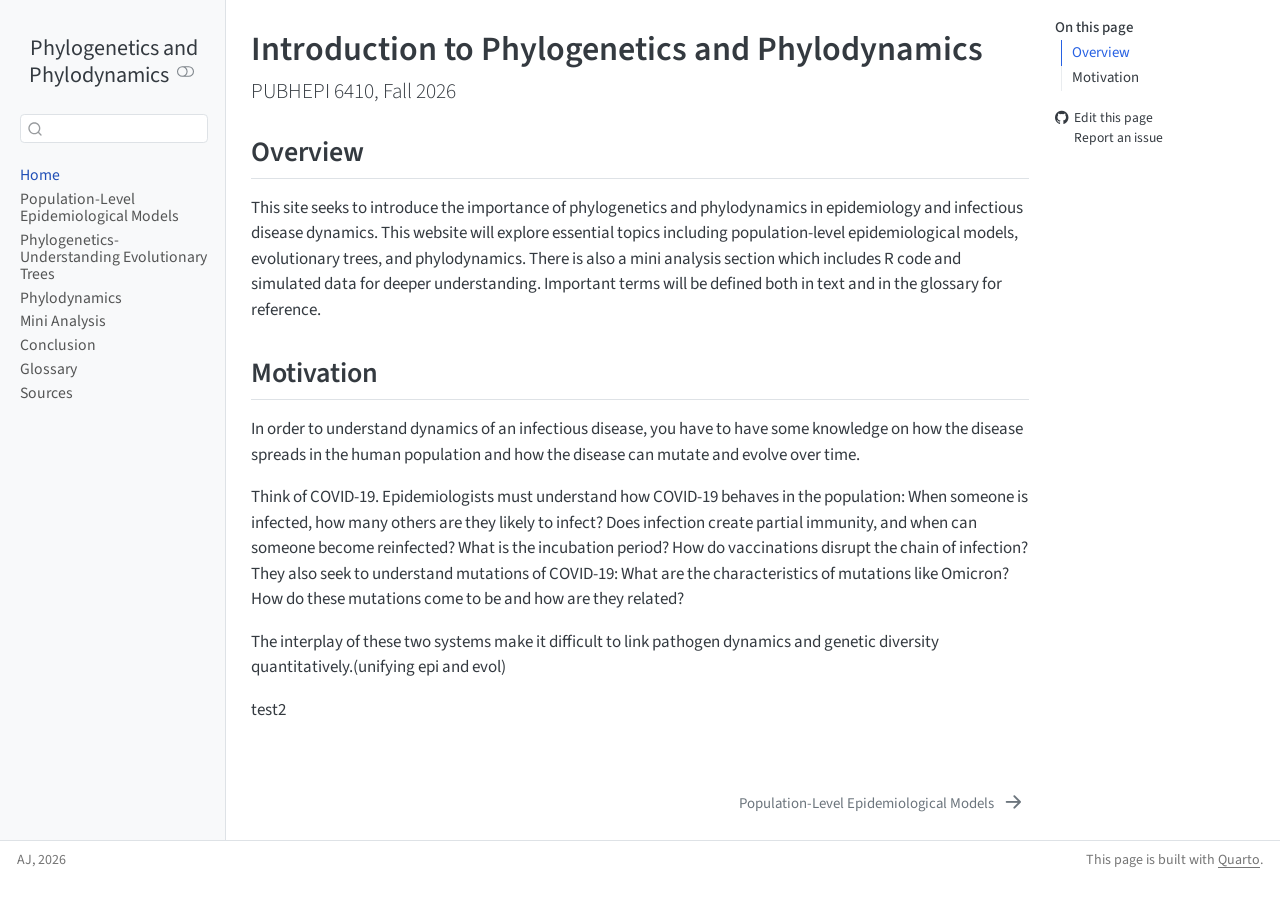
==== index.html @ 04cd5ee9 "Built site for gh-pages" ====
<!DOCTYPE html>
<html xmlns="http://www.w3.org/1999/xhtml" lang="en" xml:lang="en"><head>

<meta charset="utf-8">
<meta name="generator" content="quarto-1.11.9">

<meta name="viewport" content="width=device-width, initial-scale=1.0, user-scalable=yes">


<title>Introduction to Phylogenetics and Phylodynamics – Phylogenetics and Phylodynamics</title>
<style>
/* Default styles provided by pandoc.
** See https://pandoc.org/MANUAL.html#variables-for-html for config info.
*/
span.smallcaps{font-variant: small-caps;}
div.columns{display: flex; gap: 1.5em;}
div.column{flex: auto;}
@media screen {
div.columns{gap: min(4vw, 1.5em);}
div.column{overflow-x: auto;}
}
div.hanging-indent{margin-left: 1.5em; text-indent: -1.5em;}
ul.task-list{list-style: none;}
ul.task-list li input[type="checkbox"] {
  width: 0.8em;
  margin: 0 0.8em 0.2em -1em; /* quarto-specific, see https://github.com/quarto-dev/quarto-cli/issues/4556 */ 
  vertical-align: middle;
}
</style>


<script src="site_libs/quarto-nav/quarto-nav.js"></script>
<script src="site_libs/clipboard/clipboard.min.js"></script>
<script src="site_libs/quarto-search/autocomplete.umd.js"></script>
<script src="site_libs/quarto-search/fuse.min.js"></script>
<script src="site_libs/quarto-search/quarto-search.js"></script>
<meta name="quarto:offset" content="./">
<link href="./content/pop_level_epi.html" rel="next">
<script src="site_libs/quarto-html/quarto.js" type="module"></script>
<script src="site_libs/quarto-html/tabsets/tabsets.js" type="module"></script>
<script src="site_libs/quarto-html/scrollable-regions/scrollable-regions.js" type="module"></script>
<script src="site_libs/quarto-html/popper.min.js"></script>
<script src="site_libs/quarto-html/tippy.umd.min.js"></script>
<script src="site_libs/quarto-html/anchor.min.js"></script>
<link href="site_libs/quarto-html/tippy.css" rel="stylesheet">
<link href="site_libs/quarto-html/quarto-syntax-highlighting-63b5708e65d6cd79cd7618c58d0c21e7.css" rel="stylesheet" class="quarto-color-scheme" id="quarto-text-highlighting-styles">
<link href="site_libs/quarto-html/quarto-syntax-highlighting-dark-447e42e69aaa9833c0ba1b986f430b20.css" rel="stylesheet" class="quarto-color-scheme quarto-color-alternate" id="quarto-text-highlighting-styles">
<link href="site_libs/quarto-html/quarto-syntax-highlighting-63b5708e65d6cd79cd7618c58d0c21e7.css" rel="stylesheet" class="quarto-color-scheme-extra" id="quarto-text-highlighting-styles">
<script src="site_libs/bootstrap/bootstrap.min.js"></script>
<link href="site_libs/bootstrap/bootstrap-icons.css" rel="stylesheet">
<link href="site_libs/bootstrap/bootstrap-d74d28006278140f2dfd5d2f75fa43bd.min.css" rel="stylesheet" append-hash="true" class="quarto-color-scheme" id="quarto-bootstrap" data-mode="light">
<link href="site_libs/bootstrap/bootstrap-dark-25dd44d0515cba741b0fa4d987d60185.min.css" rel="stylesheet" append-hash="true" class="quarto-color-scheme quarto-color-alternate" id="quarto-bootstrap" data-mode="dark">
<link href="site_libs/bootstrap/bootstrap-d74d28006278140f2dfd5d2f75fa43bd.min.css" rel="stylesheet" append-hash="true" class="quarto-color-scheme-extra" id="quarto-bootstrap" data-mode="light">
<script id="quarto-search-options" type="application/json">{
  "location": "sidebar",
  "copy-button": false,
  "collapse-after": 3,
  "panel-placement": "start",
  "type": "textbox",
  "limit": 50,
  "keyboard-shortcut": [
    "f",
    "/",
    "s"
  ],
  "show-item-context": false,
  "language": {
    "search-no-results-text": "No results",
    "search-matching-documents-text": "matching documents",
    "search-copy-link-title": "Copy link to search",
    "search-hide-matches-text": "Hide additional matches",
    "search-more-match-text": "more match in this document",
    "search-more-matches-text": "more matches in this document",
    "search-clear-button-title": "Clear",
    "search-text-placeholder": "",
    "search-detached-cancel-button-title": "Cancel",
    "search-submit-button-title": "Submit",
    "search-label": "Search"
  }
}</script>


</head>

<body class="nav-sidebar docked quarto-light"><a id="quarto-skip-link" class="visually-hidden-focusable" href="#quarto-document-content">Skip to main content</a><script id="quarto-html-before-body" type="application/javascript">
    const toggleBodyColorMode = (bsSheetEl) => {
      const mode = bsSheetEl.getAttribute("data-mode");
      const bodyEl = window.document.querySelector("body");
      if (mode === "dark") {
        bodyEl.classList.add("quarto-dark");
        bodyEl.classList.remove("quarto-light");
      } else {
        bodyEl.classList.add("quarto-light");
        bodyEl.classList.remove("quarto-dark");
      }
    }
    const toggleBodyColorPrimary = () => {
      const bsSheetEl = window.document.querySelector("link#quarto-bootstrap:not([rel=disabled-stylesheet])");
      if (bsSheetEl) {
        toggleBodyColorMode(bsSheetEl);
      }
    }
    const setColorSchemeToggle = (alternate) => {
      const toggles = window.document.querySelectorAll('.quarto-color-scheme-toggle');
      for (let i=0; i < toggles.length; i++) {
        const toggle = toggles[i];
        if (toggle) {
          toggle.setAttribute("aria-checked", alternate ? "true" : "false");
          if (alternate) {
            toggle.classList.add("alternate");
          } else {
            toggle.classList.remove("alternate");
          }
        }
      }
    };
    const toggleColorMode = (alternate) => {
      // Switch the stylesheets
      const primaryStylesheets = window.document.querySelectorAll('link.quarto-color-scheme:not(.quarto-color-alternate)');
      const alternateStylesheets = window.document.querySelectorAll('link.quarto-color-scheme.quarto-color-alternate');
      manageTransitions('#quarto-margin-sidebar .nav-link', false);
      if (alternate) {
        // note: dark is layered on light, we don't disable primary!
        enableStylesheet(alternateStylesheets);
        for (const sheetNode of alternateStylesheets) {
          if (sheetNode.id === "quarto-bootstrap") {
            toggleBodyColorMode(sheetNode);
          }
        }
      } else {
        disableStylesheet(alternateStylesheets);
        enableStylesheet(primaryStylesheets)
        toggleBodyColorPrimary();
      }
      manageTransitions('#quarto-margin-sidebar .nav-link', true);
      // Switch the toggles
      setColorSchemeToggle(alternate)
    }
    // Hack to workaround the fact that safari doesn't
    // properly recolor the scrollbar when toggling (#1455).
    // Not run on load: stylesheets are set before first paint there, and
    // scrolling would undo the scroll to a URL fragment (#14973).
    // The one pixel nudge keeps the reader where they were.
    const refreshSafariScrollbar = () => {
      if (navigator.userAgent.indexOf('Safari') > 0 && navigator.userAgent.indexOf('Chrome') == -1) {
        manageTransitions("body", false);
        const scrollY = window.scrollY;
        window.scrollTo(0, scrollY > 0 ? scrollY - 1 : 1);
        setTimeout(() => {
          window.scrollTo(0, scrollY);
          manageTransitions("body", true);
        }, 40);
      }
    }
    const disableStylesheet = (stylesheets) => {
      for (let i=0; i < stylesheets.length; i++) {
        const stylesheet = stylesheets[i];
        stylesheet.rel = 'disabled-stylesheet';
      }
    }
    const enableStylesheet = (stylesheets) => {
      for (let i=0; i < stylesheets.length; i++) {
        const stylesheet = stylesheets[i];
        if(stylesheet.rel !== 'stylesheet') { // for Chrome, which will still FOUC without this check
          stylesheet.rel = 'stylesheet';
        }
      }
    }
    const manageTransitions = (selector, allowTransitions) => {
      const els = window.document.querySelectorAll(selector);
      for (let i=0; i < els.length; i++) {
        const el = els[i];
        if (allowTransitions) {
          el.classList.remove('notransition');
        } else {
          el.classList.add('notransition');
        }
      }
    }
    const isFileUrl = () => {
      return window.location.protocol === 'file:';
    }
    const hasAlternateSentinel = () => {
      let styleSentinel = getColorSchemeSentinel();
      if (styleSentinel !== null) {
        return styleSentinel === "alternate";
      } else {
        return false;
      }
    }
    const setStyleSentinel = (alternate) => {
      const value = alternate ? "alternate" : "default";
      if (!isFileUrl()) {
        window.localStorage.setItem("quarto-color-scheme", value);
      } else {
        localAlternateSentinel = value;
      }
    }
    const getColorSchemeSentinel = () => {
      if (!isFileUrl()) {
        const storageValue = window.localStorage.getItem("quarto-color-scheme");
        return storageValue != null ? storageValue : localAlternateSentinel;
      } else {
        return localAlternateSentinel;
      }
    }
    const toggleGiscusIfUsed = (isAlternate, darkModeDefault) => {
      const baseTheme = document.querySelector('#giscus-base-theme')?.value ?? 'light';
      const alternateTheme = document.querySelector('#giscus-alt-theme')?.value ?? 'dark';
      let newTheme = '';
      if(authorPrefersDark) {
        newTheme = isAlternate ? baseTheme : alternateTheme;
      } else {
        newTheme = isAlternate ? alternateTheme : baseTheme;
      }
      const changeGiscusTheme = () => {
        // From: https://github.com/giscus/giscus/issues/336
        const sendMessage = (message) => {
          const iframe = document.querySelector('iframe.giscus-frame');
          if (!iframe) return;
          iframe.contentWindow.postMessage({ giscus: message }, 'https://giscus.app');
        }
        sendMessage({
          setConfig: {
            theme: newTheme
          }
        });
      }
      const isGiscussLoaded = window.document.querySelector('iframe.giscus-frame') !== null;
      if (isGiscussLoaded) {
        changeGiscusTheme();
      }
    };
    const authorPrefersDark = false;
    const darkModeDefault = authorPrefersDark;
      document.querySelector('link#quarto-text-highlighting-styles.quarto-color-scheme-extra').rel = 'disabled-stylesheet';
      document.querySelector('link#quarto-bootstrap.quarto-color-scheme-extra').rel = 'disabled-stylesheet';
    let localAlternateSentinel = darkModeDefault ? 'alternate' : 'default';
    // Dark / light mode switch
    window.quartoToggleColorScheme = () => {
      // Read the current dark / light value
      let toAlternate = !hasAlternateSentinel();
      toggleColorMode(toAlternate);
      refreshSafariScrollbar();
      setStyleSentinel(toAlternate);
      toggleGiscusIfUsed(toAlternate, darkModeDefault);
      window.dispatchEvent(new Event('resize'));
    };
    // Switch to dark mode if need be
    if (hasAlternateSentinel()) {
      toggleColorMode(true);
    } else {
      toggleColorMode(false);
    }
  </script>

<div id="quarto-search-results"></div>
  <header id="quarto-header" class="headroom fixed-top">
  <nav class="quarto-secondary-nav" aria-label="Toolbar">
    <div class="container-fluid d-flex">
      <button type="button" class="quarto-btn-toggle btn" data-bs-toggle="collapse" role="button" data-bs-target=".quarto-sidebar-collapse-item" aria-controls="quarto-sidebar" aria-expanded="false" aria-label="Toggle sidebar navigation" onclick="if (window.quartoToggleHeadroom) { window.quartoToggleHeadroom(); }">
        <i class="bi bi-layout-text-sidebar-reverse"></i>
      </button>
        <nav class="quarto-page-breadcrumbs" aria-label="Breadcrumbs"><ol class="breadcrumb"><li class="breadcrumb-item"><a href="./index.html">Home</a></li></ol></nav>
        <a class="flex-grow-1" data-bs-toggle="collapse" data-bs-target=".quarto-sidebar-collapse-item" onclick="if (window.quartoToggleHeadroom) { window.quartoToggleHeadroom(); }">      
        </a>
      <button type="button" class="btn quarto-search-button" aria-label="Search" onclick="window.quartoOpenSearch();">
        <i class="bi bi-search"></i>
      </button>
    </div>
  </nav>
</header>
<!-- content -->
<div id="quarto-content" class="quarto-container page-columns page-rows-contents page-layout-article">
<!-- sidebar -->
  <nav id="quarto-sidebar" class="sidebar collapse collapse-horizontal quarto-sidebar-collapse-item sidebar-navigation docked overflow-auto" aria-label="Site">
    <div class="pt-lg-2 mt-2 text-center sidebar-header">
    <div class="sidebar-title mb-0 py-0">
      <a href="./">Phylogenetics and Phylodynamics</a> 
        <div class="sidebar-tools-main">
  <button type="button" role="switch" aria-checked="false" class="quarto-color-scheme-toggle quarto-navigation-tool  px-1" onclick="window.quartoToggleColorScheme(); return false;" title="Toggle dark mode" aria-label="Toggle dark mode"><i class="bi"></i></button>
</div>
    </div>
      </div>
        <div class="mt-2 flex-shrink-0 align-items-center">
        <div class="sidebar-search">
        <div id="quarto-search" class="" title="Search"></div>
        </div>
        </div>
    <div class="sidebar-menu-container"> 
    <ul class="list-unstyled mt-1">
        <li class="sidebar-item">
  <div class="sidebar-item-container"> 
  <a href="./index.html" class="sidebar-item-text sidebar-link active">
 <span class="menu-text">Home</span></a>
  </div>
</li>
        <li class="sidebar-item">
  <div class="sidebar-item-container"> 
  <a href="./content/pop_level_epi.html" class="sidebar-item-text sidebar-link">
 <span class="menu-text">Population-Level Epidemiological Models</span></a>
  </div>
</li>
        <li class="sidebar-item">
  <div class="sidebar-item-container"> 
  <a href="./content/evol_trees.html" class="sidebar-item-text sidebar-link">
 <span class="menu-text">Phylogenetics-Understanding Evolutionary Trees</span></a>
  </div>
</li>
        <li class="sidebar-item">
  <div class="sidebar-item-container"> 
  <a href="./content/phylodynamics.html" class="sidebar-item-text sidebar-link">
 <span class="menu-text">Phylodynamics</span></a>
  </div>
</li>
        <li class="sidebar-item">
  <div class="sidebar-item-container"> 
  <a href="./content/mini_analysis.html" class="sidebar-item-text sidebar-link">
 <span class="menu-text">Mini Analysis</span></a>
  </div>
</li>
        <li class="sidebar-item">
  <div class="sidebar-item-container"> 
  <a href="./content/conclusion.html" class="sidebar-item-text sidebar-link">
 <span class="menu-text">Conclusion</span></a>
  </div>
</li>
        <li class="sidebar-item">
  <div class="sidebar-item-container"> 
  <a href="./content/glossary.html" class="sidebar-item-text sidebar-link">
 <span class="menu-text">Glossary</span></a>
  </div>
</li>
        <li class="sidebar-item">
  <div class="sidebar-item-container"> 
  <a href="./content/sources.html" class="sidebar-item-text sidebar-link">
 <span class="menu-text">Sources</span></a>
  </div>
</li>
    </ul>
    </div>
</nav>
<div id="quarto-sidebar-glass" class="quarto-sidebar-collapse-item" data-bs-toggle="collapse" data-bs-target=".quarto-sidebar-collapse-item"></div>
<!-- margin-sidebar -->
    <div id="quarto-margin-sidebar" class="sidebar margin-sidebar">
        <nav id="TOC" role="doc-toc" aria-labelledby="toc-title" class="toc-active">
    <h2 id="toc-title">On this page</h2>
   
  <ul>
  <li><a href="#overview" id="toc-overview" class="nav-link active" data-scroll-target="#overview">Overview</a></li>
  <li><a href="#motivation" id="toc-motivation" class="nav-link" data-scroll-target="#motivation">Motivation</a></li>
  </ul>
<div class="toc-actions"><ul><li><a href="https://github.com/laynajohnson/intro-to-phylogenetics-phylodynamics/edit/main/index.qmd" class="toc-action"><i class="bi bi-github"></i>Edit this page</a></li><li><a href="https://github.com/laynajohnson/intro-to-phylogenetics-phylodynamics/issues/new" class="toc-action"><i class="bi empty"></i>Report an issue</a></li></ul></div></nav>
    </div>
<!-- main -->
<main class="content" id="quarto-document-content" tabindex="-1">


<header id="title-block-header" class="quarto-title-block default">
<div class="quarto-title">
<h1 class="title">Introduction to Phylogenetics and Phylodynamics</h1>
<p class="subtitle lead">PUBHEPI 6410, Fall 2026</p>
</div>



<div class="quarto-title-meta">

    
  
    
  </div>
  


</header>


<section id="overview" class="level2">
<h2 class="anchored" data-anchor-id="overview">Overview</h2>
<p>This site seeks to introduce the importance of phylogenetics and phylodynamics in epidemiology and infectious disease dynamics. This website will explore essential topics including population-level epidemiological models, evolutionary trees, and phylodynamics. There is also a mini analysis section which includes R code and simulated data for deeper understanding. Important terms will be defined both in text and in the glossary for reference.</p>
</section>
<section id="motivation" class="level2">
<h2 class="anchored" data-anchor-id="motivation">Motivation</h2>
<p>In order to understand dynamics of an infectious disease, you have to have some knowledge on how the disease spreads in the human population and how the disease can mutate and evolve over time.</p>
<p>Think of COVID-19. Epidemiologists must understand how COVID-19 behaves in the population: When someone is infected, how many others are they likely to infect? Does infection create partial immunity, and when can someone become reinfected? What is the incubation period? How do vaccinations disrupt the chain of infection? They also seek to understand mutations of COVID-19: What are the characteristics of mutations like Omicron? How do these mutations come to be and how are they related?</p>
<p>The interplay of these two systems make it difficult to link pathogen dynamics and genetic diversity quantitatively.(unifying epi and evol)</p>
<p>test2</p>


</section>

</main> <!-- /main -->
<script id="quarto-html-after-body" type="application/javascript">
  window.document.addEventListener("DOMContentLoaded", function (event) {
    // Ensure there is a toggle, if there isn't float one in the top right
    if (window.document.querySelector('.quarto-color-scheme-toggle') === null) {
      const toggle = window.document.createElement('button');
      toggle.type = "button";
      toggle.setAttribute("role", "switch");
      toggle.setAttribute("aria-checked", "false");
      toggle.classList.add('top-right');
      toggle.classList.add('quarto-color-scheme-toggle');
      toggle.setAttribute("aria-label", "Toggle dark mode");
      toggle.onclick = function() { try { window.quartoToggleColorScheme(); } catch {} return false; };
      const i = window.document.createElement("i");
      i.classList.add('bi');
      toggle.appendChild(i);
      // Put the toggle in a landmark of its own, so that landmark navigation
      // can reach it.
      //
      // The container is always a fresh direct child of body, and the toggle is
      // never moved into page furniture that the theme or the author controls.
      // The toggle is positioned against the page, so any ancestor that
      // establishes a containing block captures it: a positioned element or a
      // grid for position: absolute, and transform, filter, will-change or
      // contain for position: fixed. A direct child of body has none of these
      // to inherit, and the shift when one appears is silent and visual.
      //
      // ARIA says a document should have at most one banner, and axe reports a
      // duplicate whether or not the banners carry distinct labels. So use a
      // header when the page has no banner yet, and a named region otherwise.
      //
      // A header is a banner wherever it sits, unless it is inside sectioning
      // content, so this cannot just look at the children of body: a custom
      // page layout wraps the title block header in a plain div. An explicit
      // role="banner" always counts.
      const sectioning = 'article, aside, main, nav, section, [role="article"], [role="complementary"], [role="main"], [role="navigation"], [role="region"]';
      const hasBanner = Array.from(
        window.document.querySelectorAll('header:not([role]), [role="banner"]')
      ).some(function(el) {
        return el.hasAttribute("role") || el.closest(sectioning) === null;
      });
      const container = window.document.createElement(hasBanner ? "div" : "header");
      if (hasBanner) {
        container.setAttribute("role", "region");
        container.setAttribute("aria-label", "Toggle dark mode");
      }
      container.classList.add('quarto-color-scheme-toggle-container');
      container.appendChild(toggle);
      window.document.body.appendChild(container);
    }
    setColorSchemeToggle(hasAlternateSentinel())
    const icon = "";
    const anchorJS = new window.AnchorJS();
    anchorJS.options = {
      placement: 'right',
      icon: icon
    };
    anchorJS.add('.anchored');
    const isCodeAnnotation = (el) => {
      for (const clz of el.classList) {
        if (clz.startsWith('code-annotation-')) {                     
          return true;
        }
      }
      return false;
    }
    const onCopySuccess = function(e) {
      // button target
      const button = e.trigger;
      // don't keep focus
      button.blur();
      // flash "checked"
      button.classList.add('code-copy-button-checked');
      var currentTitle = button.getAttribute("title");
      button.setAttribute("title", "Copied!");
      let tooltip;
      if (window.bootstrap) {
        button.setAttribute("data-bs-toggle", "tooltip");
        button.setAttribute("data-bs-placement", "left");
        button.setAttribute("data-bs-title", "Copied!");
        tooltip = new bootstrap.Tooltip(button, 
          { trigger: "manual", 
            customClass: "code-copy-button-tooltip",
            offset: [0, -8]});
        tooltip.show();    
      }
      setTimeout(function() {
        if (tooltip) {
          tooltip.hide();
          button.removeAttribute("data-bs-title");
          button.removeAttribute("data-bs-toggle");
          button.removeAttribute("data-bs-placement");
        }
        button.setAttribute("title", currentTitle);
        button.classList.remove('code-copy-button-checked');
      }, 1000);
      // clear code selection
      e.clearSelection();
    }
    const getTextToCopy = function(trigger) {
      const outerScaffold = trigger.parentElement.cloneNode(true);
      const codeEl = outerScaffold.querySelector('code');
      for (const childEl of codeEl.children) {
        if (isCodeAnnotation(childEl)) {
          childEl.remove();
        }
      }
      return codeEl.innerText;
    }
    const clipboard = new window.ClipboardJS('.code-copy-button:not([data-in-quarto-modal])', {
      text: getTextToCopy
    });
    clipboard.on('success', onCopySuccess);
    if (window.document.getElementById('quarto-embedded-source-code-modal')) {
      const clipboardModal = new window.ClipboardJS('.code-copy-button[data-in-quarto-modal]', {
        text: getTextToCopy,
        container: window.document.getElementById('quarto-embedded-source-code-modal')
      });
      clipboardModal.on('success', onCopySuccess);
    }
      var localhostRegex = new RegExp(/^(?:http|https):\/\/localhost\:?[0-9]*\//);
      var mailtoRegex = new RegExp(/^mailto:/);
        var filterRegex = new RegExp("https:\/\/laynajohnson\.github\.io\/intro-to-phylogenetics-phylodynamics\/");
      var isInternal = (href) => {
          return filterRegex.test(href) || localhostRegex.test(href) || mailtoRegex.test(href);
      }
      // Inspect non-navigation links and adorn them if external
      window.quartoDecorateExternalLinks = function (root) {
     var links = (root || window.document).querySelectorAll('a[href]:not(.nav-link):not(.navbar-brand):not(.toc-action):not(.sidebar-link):not(.sidebar-item-toggle):not(.pagination-link):not(.no-external):not([aria-hidden]):not(.dropdown-item):not(.quarto-navigation-tool):not(.about-link)');
      for (var i=0; i<links.length; i++) {
        const link = links[i];
        if (!isInternal(link.href)) {
          // undo the damage that might have been done by quarto-nav.js in the case of
          // links that we want to consider external
          if (link.dataset.originalHref !== undefined) {
            link.href = link.dataset.originalHref;
          }
          if (!link.classList.contains('no-external-icon')) {
          }
        }
      }
      };
      window.quartoDecorateExternalLinks(window.document);
    // Esc closes the popup (WCAG 1.4.13) and focus leaving both trigger and
    // popup closes it (WCAG 2.4.11); tippy handles neither for interactive popups.
    const hideOnEscAndFocusOut = {
      name: 'hideOnEscAndFocusOut',
      defaultValue: true,
      fn(instance) {
        const dismiss = () => {
          // A show scheduled by the trigger delay would otherwise reopen it
          instance.clearDelayTimeouts();
          instance.hide();
        };
        const onKeyDown = (event) => {
          if (event.key !== 'Escape') {
            return;
          }
          // Keep Esc from also reaching page handlers (e.g. reveal.js overview),
          // except an open reveal.js slide menu, which Esc should close too.
          // The menu handles keys only when its keyboard option is on.
          const menuHandlesEsc = window.Reveal?.getPlugin?.('menu')?.isOpen() &&
            window.Reveal.getConfig().menu?.keyboard !== false;
          if (!menuHandlesEsc) {
            event.stopPropagation();
          }
          if (instance.popper.contains(window.document.activeElement)) {
            // Disabled while refocusing so the focus trigger does not reopen it
            instance.disable();
            instance.reference.focus();
            instance.enable();
          }
          dismiss();
        };
        const onFocusOut = (event) => {
          const target = event.relatedTarget;
          if (target && !instance.reference.contains(target) &&
              !instance.popper.contains(target)) {
            dismiss();
          }
        };
        // On the trigger too: a click trigger (code-annotations: select) has no
        // blur handling. Attached for the instance's lifetime so leaving the
        // trigger also cancels a show still pending on the trigger delay.
        instance.reference.addEventListener('focusout', onFocusOut);
        return {
          onShow() {
            window.document.addEventListener('keydown', onKeyDown, true);
            instance.popper.addEventListener('focusout', onFocusOut);
          },
          onHide() {
            window.document.removeEventListener('keydown', onKeyDown, true);
            instance.popper.removeEventListener('focusout', onFocusOut);
          },
          onDestroy() {
            instance.reference.removeEventListener('focusout', onFocusOut);
          },
        };
      },
    };
    function tippyHover(el, contentFn, onTriggerFn, onUntriggerFn) {
      const config = {
        allowHTML: true,
        maxWidth: 500,
        delay: 100,
        arrow: false,
        appendTo: function(el) {
            return el.parentElement;
        },
        interactive: true,
        interactiveBorder: 10,
        theme: 'quarto',
        placement: 'bottom-start',
        plugins: [hideOnEscAndFocusOut],
      };
      if (contentFn) {
        config.content = contentFn;
      }
      if (onTriggerFn) {
        config.onTrigger = onTriggerFn;
      }
      if (onUntriggerFn) {
        config.onUntrigger = onUntriggerFn;
      }
      window.tippy(el, config); 
    }
    const noterefs = window.document.querySelectorAll('a[role="doc-noteref"]');
    for (var i=0; i<noterefs.length; i++) {
      const ref = noterefs[i];
      tippyHover(ref, function() {
        // use id or data attribute instead here
        let href = ref.getAttribute('data-footnote-href') || ref.getAttribute('href');
        try { href = new URL(href).hash; } catch {}
        const id = href.replace(/^#\/?/, "");
        const note = window.document.getElementById(id);
        if (note) {
          return note.innerHTML;
        } else {
          return "";
        }
      });
    }
    const xrefs = window.document.querySelectorAll('a.quarto-xref');
    const processXRef = (id, note) => {
      // Strip column container classes
      const stripColumnClz = (el) => {
        el.classList.remove("page-full", "page-columns");
        if (el.children) {
          for (const child of el.children) {
            stripColumnClz(child);
          }
        }
      }
      stripColumnClz(note)
      if (id === null || id.startsWith('sec-')) {
        // Special case sections, only their first couple elements
        const container = document.createElement("div");
        if (note.children && note.children.length > 2) {
          container.appendChild(note.children[0].cloneNode(true));
          for (let i = 1; i < note.children.length; i++) {
            const child = note.children[i];
            if (child.tagName === "P" && child.innerText === "") {
              continue;
            } else {
              container.appendChild(child.cloneNode(true));
              break;
            }
          }
          if (window.Quarto?.typesetMath) {
            window.Quarto.typesetMath(container);
          }
          return container.innerHTML
        } else {
          if (window.Quarto?.typesetMath) {
            window.Quarto.typesetMath(note);
          }
          return note.innerHTML;
        }
      } else {
        // Remove any anchor links if they are present
        const anchorLink = note.querySelector('a.anchorjs-link');
        if (anchorLink) {
          anchorLink.remove();
        }
        if (window.Quarto?.typesetMath) {
          window.Quarto.typesetMath(note);
        }
        if (note.classList.contains("callout")) {
          return note.outerHTML;
        } else {
          return note.innerHTML;
        }
      }
    }
    for (var i=0; i<xrefs.length; i++) {
      const xref = xrefs[i];
      tippyHover(xref, undefined, function(instance) {
        instance.disable();
        let url = xref.getAttribute('href');
        let hash = undefined; 
        if (url.startsWith('#')) {
          hash = url;
        } else {
          try { hash = new URL(url).hash; } catch {}
        }
        if (hash) {
          const id = hash.replace(/^#\/?/, "");
          const note = window.document.getElementById(id);
          if (note !== null) {
            try {
              const html = processXRef(id, note.cloneNode(true));
              instance.setContent(html);
            } finally {
              instance.enable();
              instance.show();
            }
          } else {
            // See if we can fetch this
            fetch(url.split('#')[0])
            .then(res => res.text())
            .then(html => {
              const parser = new DOMParser();
              const htmlDoc = parser.parseFromString(html, "text/html");
              const note = htmlDoc.getElementById(id);
              if (note !== null) {
                const html = processXRef(id, note);
                instance.setContent(html);
              } 
            }).finally(() => {
              instance.enable();
              instance.show();
            });
          }
        } else {
          // See if we can fetch a full url (with no hash to target)
          // This is a special case and we should probably do some content thinning / targeting
          fetch(url)
          .then(res => res.text())
          .then(html => {
            const parser = new DOMParser();
            const htmlDoc = parser.parseFromString(html, "text/html");
            const note = htmlDoc.querySelector('main.content');
            if (note !== null) {
              // This should only happen for chapter cross references
              // (since there is no id in the URL)
              // remove the first header
              if (note.children.length > 0 && note.children[0].tagName === "HEADER") {
                note.children[0].remove();
              }
              const html = processXRef(null, note);
              instance.setContent(html);
            } 
          }).finally(() => {
            instance.enable();
            instance.show();
          });
        }
      }, function(instance) {
      });
    }
        let selectedAnnoteEl;
        const selectorForAnnotation = ( cell, annotation) => {
          let cellAttr = 'data-code-cell="' + cell + '"';
          let lineAttr = 'data-code-annotation="' +  annotation + '"';
          const selector = 'span[' + cellAttr + '][' + lineAttr + ']';
          return selector;
        }
        const selectCodeLines = (annoteEl) => {
          const doc = window.document;
          const targetCell = annoteEl.getAttribute("data-target-cell");
          const targetAnnotation = annoteEl.getAttribute("data-target-annotation");
          const annoteSpan = window.document.querySelector(selectorForAnnotation(targetCell, targetAnnotation));
          const lines = annoteSpan.getAttribute("data-code-lines").split(",");
          const lineIds = lines.map((line) => {
            return targetCell + "-" + line;
          })
          // Each band is positioned against its own containing block, which is
          // not the offsetParent of the lines, so place it from client rects.
          const placeBand = (band, firstEl, lastEl, codeBlock) => {
            const container = band.offsetParent;
            if (container === null) {
              return;
            }
            const containerRect = container.getBoundingClientRect();
            // Reveal.js scales slides with a transform, so convert client
            // pixels back to the CSS pixels of the container.
            const scale = containerRect.height / container.offsetHeight || 1;
            const firstRect = firstEl.getBoundingClientRect();
            const lastRect = lastEl.getBoundingClientRect();
            const top = (firstRect.top - containerRect.top) / scale - container.clientTop + container.scrollTop;
            const height = (lastRect.bottom - firstRect.top) / scale;
            band.style.top = top - 2 + "px";
            band.style.height = height + 4 + "px";
            if (codeBlock) {
              // Without the copy button wrapper, the containing block is wider
              // than the code block, so span the code block explicitly.
              const blockRect = codeBlock.getBoundingClientRect();
              band.style.left = (blockRect.left - containerRect.left) / scale - container.clientLeft + container.scrollLeft + "px";
              band.style.width = blockRect.width / scale + "px";
            }
          };
          if (lineIds.length > 0) {
            const el = window.document.getElementById(lineIds[0]);
            const lastEl = window.document.getElementById(lineIds[lineIds.length - 1]);
            const parent = el.parentElement.parentElement;
            // cook up a div (if necessary) and position it
            let div = window.document.getElementById("code-annotation-line-highlight");
            if (div === null) {
              div = window.document.createElement("div");
              div.setAttribute("id", "code-annotation-line-highlight");
              div.style.position = 'absolute';
              parent.appendChild(div);
            }
            placeBand(div, el, lastEl, parent.closest("div.sourceCode") || parent);
            let gutterDiv = window.document.getElementById("code-annotation-line-highlight-gutter");
            if (gutterDiv === null) {
              gutterDiv = window.document.createElement("div");
              gutterDiv.setAttribute("id", "code-annotation-line-highlight-gutter");
              gutterDiv.style.position = 'absolute';
              const codeCell = window.document.getElementById(targetCell);
              const gutter = codeCell.querySelector('.code-annotation-gutter');
              gutter.appendChild(gutterDiv);
            }
            placeBand(gutterDiv, el, lastEl);
            selectedAnnoteEl = annoteEl;
          }
        };
        const unselectCodeLines = () => {
          const elementsIds = ["code-annotation-line-highlight", "code-annotation-line-highlight-gutter"];
          elementsIds.forEach((elId) => {
            const div = window.document.getElementById(elId);
            if (div) {
              div.remove();
            }
          });
          selectedAnnoteEl = undefined;
        };
          // Handle positioning of the toggle
      window.addEventListener(
        "resize",
        throttle(() => {
          elRect = undefined;
          if (selectedAnnoteEl) {
            selectCodeLines(selectedAnnoteEl);
          }
        }, 10)
      );
      function throttle(fn, ms) {
      let throttle = false;
      let timer;
        return (...args) => {
          if(!throttle) { // first call gets through
              fn.apply(this, args);
              throttle = true;
          } else { // all the others get throttled
              if(timer) clearTimeout(timer); // cancel #2
              timer = setTimeout(() => {
                fn.apply(this, args);
                timer = throttle = false;
              }, ms);
          }
        };
      }
        // Attach click handler to the DT
        const annoteDls = window.document.querySelectorAll('dt[data-target-cell]');
        for (const annoteDlNode of annoteDls) {
          annoteDlNode.addEventListener('click', (event) => {
            const clickedEl = event.target;
            if (clickedEl !== selectedAnnoteEl) {
              unselectCodeLines();
              const activeEl = window.document.querySelector('dt[data-target-cell].code-annotation-active');
              if (activeEl) {
                activeEl.classList.remove('code-annotation-active');
              }
              selectCodeLines(clickedEl);
              clickedEl.classList.add('code-annotation-active');
            } else {
              // Unselect the line
              unselectCodeLines();
              clickedEl.classList.remove('code-annotation-active');
            }
          });
        }
    const findCites = (el) => {
      const parentEl = el.parentElement;
      if (parentEl) {
        const cites = parentEl.dataset.cites;
        if (cites) {
          return {
            el,
            cites: cites.split(' ')
          };
        } else {
          return findCites(el.parentElement)
        }
      } else {
        return undefined;
      }
    };
    var bibliorefs = window.document.querySelectorAll('a[role="doc-biblioref"]');
    for (var i=0; i<bibliorefs.length; i++) {
      const ref = bibliorefs[i];
      const citeInfo = findCites(ref);
      if (citeInfo) {
        tippyHover(citeInfo.el, function() {
          var popup = window.document.createElement('div');
          citeInfo.cites.forEach(function(cite) {
            var citeDiv = window.document.createElement('div');
            citeDiv.classList.add('hanging-indent');
            citeDiv.classList.add('csl-entry');
            var biblioDiv = window.document.getElementById('ref-' + cite);
            if (biblioDiv) {
              citeDiv.innerHTML = biblioDiv.innerHTML;
            }
            popup.appendChild(citeDiv);
          });
          return popup.innerHTML;
        });
      }
    }
  });
  </script>
  <script type="application/javascript">
  window.quartoScrollableRegionsLabels = {"code":"Scrollable code","output":"Scrollable output"};
  </script>
<nav class="page-navigation" aria-label="Page">
  <div class="nav-page nav-page-previous">
  </div>
  <div class="nav-page nav-page-next">
      <a href="./content/pop_level_epi.html" class="pagination-link" aria-label="Population-Level Epidemiological Models">
        <span class="nav-page-text">Population-Level Epidemiological Models</span> <i class="bi bi-arrow-right-short"></i>
      </a>
  </div>
</nav>
</div> <!-- /content -->
<footer class="footer">
  <div class="nav-footer">
    <div class="nav-footer-left">
<p>AJ, 2026</p>
</div>   
    <div class="nav-footer-center">
      &nbsp;
    <div class="toc-actions d-sm-block d-md-none"><ul><li><a href="https://github.com/laynajohnson/intro-to-phylogenetics-phylodynamics/edit/main/index.qmd" class="toc-action"><i class="bi bi-github"></i>Edit this page</a></li><li><a href="https://github.com/laynajohnson/intro-to-phylogenetics-phylodynamics/issues/new" class="toc-action"><i class="bi empty"></i>Report an issue</a></li></ul></div></div>
    <div class="nav-footer-right">
<p>This page is built with <a href="https://quarto.org/">Quarto</a>.</p>
</div>
  </div>
</footer>




</body></html>
---- site_libs/quarto-html/quarto-syntax-highlighting-63b5708e65d6cd79cd7618c58d0c21e7.css ----
/* quarto syntax highlight colors */
:root {
  --quarto-hl-ot-color: #003B4F;
  --quarto-hl-at-color: #657422;
  --quarto-hl-ss-color: #20794D;
  --quarto-hl-an-color: #5E5E5E;
  --quarto-hl-fu-color: #4758AB;
  --quarto-hl-st-color: #20794D;
  --quarto-hl-cf-color: #003B4F;
  --quarto-hl-op-color: #5E5E5E;
  --quarto-hl-er-color: #AD0000;
  --quarto-hl-bn-color: #AD0000;
  --quarto-hl-al-color: #AD0000;
  --quarto-hl-va-color: #111111;
  --quarto-hl-bu-color: inherit;
  --quarto-hl-ex-color: inherit;
  --quarto-hl-pp-color: #AD0000;
  --quarto-hl-in-color: #5E5E5E;
  --quarto-hl-vs-color: #20794D;
  --quarto-hl-wa-color: #5E5E5E;
  --quarto-hl-do-color: #5E5E5E;
  --quarto-hl-im-color: #00769E;
  --quarto-hl-ch-color: #20794D;
  --quarto-hl-dt-color: #AD0000;
  --quarto-hl-fl-color: #AD0000;
  --quarto-hl-co-color: #5E5E5E;
  --quarto-hl-cv-color: #5E5E5E;
  --quarto-hl-cn-color: #8f5902;
  --quarto-hl-sc-color: #5E5E5E;
  --quarto-hl-dv-color: #AD0000;
  --quarto-hl-kw-color: #003B4F;
}

/* other quarto variables */
:root {
  --quarto-font-monospace: SFMono-Regular, Menlo, Monaco, Consolas, "Liberation Mono", "Courier New", monospace;
}

/* syntax highlight based on Pandoc's rules */
pre > code.sourceCode > span {
  color: #003B4F;
}

code.sourceCode > span {
  color: #003B4F;
}

div.sourceCode,
div.sourceCode pre.sourceCode {
  color: #003B4F;
}

/* Normal */
code span {
  color: #003B4F;
}

/* Alert */
code span.al {
  color: #AD0000;
  font-style: inherit;
}

/* Annotation */
code span.an {
  color: #5E5E5E;
  font-style: inherit;
}

/* Attribute */
code span.at {
  color: #657422;
  font-style: inherit;
}

/* BaseN */
code span.bn {
  color: #AD0000;
  font-style: inherit;
}

/* BuiltIn */
code span.bu {
  font-style: inherit;
}

/* ControlFlow */
code span.cf {
  color: #003B4F;
  font-weight: bold;
  font-style: inherit;
}

/* Char */
code span.ch {
  color: #20794D;
  font-style: inherit;
}

/* Constant */
code span.cn {
  color: #8f5902;
  font-style: inherit;
}

/* Comment */
code span.co {
  color: #5E5E5E;
  font-style: inherit;
}

/* CommentVar */
code span.cv {
  color: #5E5E5E;
  font-style: italic;
}

/* Documentation */
code span.do {
  color: #5E5E5E;
  font-style: italic;
}

/* DataType */
code span.dt {
  color: #AD0000;
  font-style: inherit;
}

/* DecVal */
code span.dv {
  color: #AD0000;
  font-style: inherit;
}

/* Error */
code span.er {
  color: #AD0000;
  font-style: inherit;
}

/* Extension */
code span.ex {
  font-style: inherit;
}

/* Float */
code span.fl {
  color: #AD0000;
  font-style: inherit;
}

/* Function */
code span.fu {
  color: #4758AB;
  font-style: inherit;
}

/* Import */
code span.im {
  color: #00769E;
  font-style: inherit;
}

/* Information */
code span.in {
  color: #5E5E5E;
  font-style: inherit;
}

/* Keyword */
code span.kw {
  color: #003B4F;
  font-weight: bold;
  font-style: inherit;
}

/* Operator */
code span.op {
  color: #5E5E5E;
  font-style: inherit;
}

/* Other */
code span.ot {
  color: #003B4F;
  font-style: inherit;
}

/* Preprocessor */
code span.pp {
  color: #AD0000;
  font-style: inherit;
}

/* SpecialChar */
code span.sc {
  color: #5E5E5E;
  font-style: inherit;
}

/* SpecialString */
code span.ss {
  color: #20794D;
  font-style: inherit;
}

/* String */
code span.st {
  color: #20794D;
  font-style: inherit;
}

/* Variable */
code span.va {
  color: #111111;
  font-style: inherit;
}

/* VerbatimString */
code span.vs {
  color: #20794D;
  font-style: inherit;
}

/* Warning */
code span.wa {
  color: #5E5E5E;
  font-style: italic;
}

.prevent-inlining {
  content: "</";
}

/*# sourceMappingURL=054cc16b9e9817627be6994582d2ffb5.css.map */
---- site_libs/quarto-html/quarto-syntax-highlighting-dark-447e42e69aaa9833c0ba1b986f430b20.css ----
/* quarto syntax highlight colors */
:root {
  --quarto-hl-al-color: #f07178;
  --quarto-hl-an-color: #d4d0ab;
  --quarto-hl-at-color: #00e0e0;
  --quarto-hl-bn-color: #d4d0ab;
  --quarto-hl-bu-color: #abe338;
  --quarto-hl-ch-color: #abe338;
  --quarto-hl-co-color: #f8f8f2;
  --quarto-hl-cv-color: #ffd700;
  --quarto-hl-cn-color: #ffd700;
  --quarto-hl-cf-color: #ffa07a;
  --quarto-hl-dt-color: #ffa07a;
  --quarto-hl-dv-color: #d4d0ab;
  --quarto-hl-do-color: #f8f8f2;
  --quarto-hl-er-color: #f07178;
  --quarto-hl-ex-color: #00e0e0;
  --quarto-hl-fl-color: #d4d0ab;
  --quarto-hl-fu-color: #ffa07a;
  --quarto-hl-im-color: #abe338;
  --quarto-hl-in-color: #d4d0ab;
  --quarto-hl-kw-color: #ffa07a;
  --quarto-hl-op-color: #ffa07a;
  --quarto-hl-ot-color: #00e0e0;
  --quarto-hl-pp-color: #dcc6e0;
  --quarto-hl-re-color: #00e0e0;
  --quarto-hl-sc-color: #abe338;
  --quarto-hl-ss-color: #abe338;
  --quarto-hl-st-color: #abe338;
  --quarto-hl-va-color: #00e0e0;
  --quarto-hl-vs-color: #abe338;
  --quarto-hl-wa-color: #dcc6e0;
}

/* other quarto variables */
:root {
  --quarto-font-monospace: SFMono-Regular, Menlo, Monaco, Consolas, "Liberation Mono", "Courier New", monospace;
}

/* syntax highlight based on Pandoc's rules */
pre > code.sourceCode > span {
  color: #f8f8f2;
}

code.sourceCode > span {
  color: #f8f8f2;
}

div.sourceCode,
div.sourceCode pre.sourceCode {
  color: #f8f8f2;
}

/* Normal */
code span {
  color: #f8f8f2;
}

/* Alert */
code span.al {
  color: #f07178;
}

/* Annotation */
code span.an {
  color: #d4d0ab;
}

/* Attribute */
code span.at {
  color: #00e0e0;
}

/* BaseN */
code span.bn {
  color: #d4d0ab;
}

/* BuiltIn */
code span.bu {
  color: #abe338;
}

/* ControlFlow */
code span.cf {
  font-weight: bold;
  color: #ffa07a;
}

/* Char */
code span.ch {
  color: #abe338;
}

/* Constant */
code span.cn {
  color: #ffd700;
}

/* Comment */
code span.co {
  font-style: italic;
  color: #f8f8f2;
}

/* CommentVar */
code span.cv {
  color: #ffd700;
}

/* Documentation */
code span.do {
  color: #f8f8f2;
}

/* DataType */
code span.dt {
  color: #ffa07a;
}

/* DecVal */
code span.dv {
  color: #d4d0ab;
}

/* Error */
code span.er {
  color: #f07178;
  text-decoration: underline;
}

/* Extension */
code span.ex {
  font-weight: bold;
  color: #00e0e0;
}

/* Float */
code span.fl {
  color: #d4d0ab;
}

/* Function */
code span.fu {
  color: #ffa07a;
}

/* Import */
code span.im {
  color: #abe338;
}

/* Information */
code span.in {
  color: #d4d0ab;
}

/* Keyword */
code span.kw {
  font-weight: bold;
  color: #ffa07a;
}

/* Operator */
code span.op {
  color: #ffa07a;
}

/* Other */
code span.ot {
  color: #00e0e0;
}

/* Preprocessor */
code span.pp {
  color: #dcc6e0;
}

/* RegionMarker */
code span.re {
  background-color: #f8f8f2;
  color: #00e0e0;
}

/* SpecialChar */
code span.sc {
  color: #abe338;
}

/* SpecialString */
code span.ss {
  color: #abe338;
}

/* String */
code span.st {
  color: #abe338;
}

/* Variable */
code span.va {
  color: #00e0e0;
}

/* VerbatimString */
code span.vs {
  color: #abe338;
}

/* Warning */
code span.wa {
  color: #dcc6e0;
}

.prevent-inlining {
  content: "</";
}

/*# sourceMappingURL=be8e1111c2b710f7c3a4926ffa2967aa.css.map */
---- site_libs/quarto-html/quarto-syntax-highlighting-63b5708e65d6cd79cd7618c58d0c21e7.css ----
/* quarto syntax highlight colors */
:root {
  --quarto-hl-ot-color: #003B4F;
  --quarto-hl-at-color: #657422;
  --quarto-hl-ss-color: #20794D;
  --quarto-hl-an-color: #5E5E5E;
  --quarto-hl-fu-color: #4758AB;
  --quarto-hl-st-color: #20794D;
  --quarto-hl-cf-color: #003B4F;
  --quarto-hl-op-color: #5E5E5E;
  --quarto-hl-er-color: #AD0000;
  --quarto-hl-bn-color: #AD0000;
  --quarto-hl-al-color: #AD0000;
  --quarto-hl-va-color: #111111;
  --quarto-hl-bu-color: inherit;
  --quarto-hl-ex-color: inherit;
  --quarto-hl-pp-color: #AD0000;
  --quarto-hl-in-color: #5E5E5E;
  --quarto-hl-vs-color: #20794D;
  --quarto-hl-wa-color: #5E5E5E;
  --quarto-hl-do-color: #5E5E5E;
  --quarto-hl-im-color: #00769E;
  --quarto-hl-ch-color: #20794D;
  --quarto-hl-dt-color: #AD0000;
  --quarto-hl-fl-color: #AD0000;
  --quarto-hl-co-color: #5E5E5E;
  --quarto-hl-cv-color: #5E5E5E;
  --quarto-hl-cn-color: #8f5902;
  --quarto-hl-sc-color: #5E5E5E;
  --quarto-hl-dv-color: #AD0000;
  --quarto-hl-kw-color: #003B4F;
}

/* other quarto variables */
:root {
  --quarto-font-monospace: SFMono-Regular, Menlo, Monaco, Consolas, "Liberation Mono", "Courier New", monospace;
}

/* syntax highlight based on Pandoc's rules */
pre > code.sourceCode > span {
  color: #003B4F;
}

code.sourceCode > span {
  color: #003B4F;
}

div.sourceCode,
div.sourceCode pre.sourceCode {
  color: #003B4F;
}

/* Normal */
code span {
  color: #003B4F;
}

/* Alert */
code span.al {
  color: #AD0000;
  font-style: inherit;
}

/* Annotation */
code span.an {
  color: #5E5E5E;
  font-style: inherit;
}

/* Attribute */
code span.at {
  color: #657422;
  font-style: inherit;
}

/* BaseN */
code span.bn {
  color: #AD0000;
  font-style: inherit;
}

/* BuiltIn */
code span.bu {
  font-style: inherit;
}

/* ControlFlow */
code span.cf {
  color: #003B4F;
  font-weight: bold;
  font-style: inherit;
}

/* Char */
code span.ch {
  color: #20794D;
  font-style: inherit;
}

/* Constant */
code span.cn {
  color: #8f5902;
  font-style: inherit;
}

/* Comment */
code span.co {
  color: #5E5E5E;
  font-style: inherit;
}

/* CommentVar */
code span.cv {
  color: #5E5E5E;
  font-style: italic;
}

/* Documentation */
code span.do {
  color: #5E5E5E;
  font-style: italic;
}

/* DataType */
code span.dt {
  color: #AD0000;
  font-style: inherit;
}

/* DecVal */
code span.dv {
  color: #AD0000;
  font-style: inherit;
}

/* Error */
code span.er {
  color: #AD0000;
  font-style: inherit;
}

/* Extension */
code span.ex {
  font-style: inherit;
}

/* Float */
code span.fl {
  color: #AD0000;
  font-style: inherit;
}

/* Function */
code span.fu {
  color: #4758AB;
  font-style: inherit;
}

/* Import */
code span.im {
  color: #00769E;
  font-style: inherit;
}

/* Information */
code span.in {
  color: #5E5E5E;
  font-style: inherit;
}

/* Keyword */
code span.kw {
  color: #003B4F;
  font-weight: bold;
  font-style: inherit;
}

/* Operator */
code span.op {
  color: #5E5E5E;
  font-style: inherit;
}

/* Other */
code span.ot {
  color: #003B4F;
  font-style: inherit;
}

/* Preprocessor */
code span.pp {
  color: #AD0000;
  font-style: inherit;
}

/* SpecialChar */
code span.sc {
  color: #5E5E5E;
  font-style: inherit;
}

/* SpecialString */
code span.ss {
  color: #20794D;
  font-style: inherit;
}

/* String */
code span.st {
  color: #20794D;
  font-style: inherit;
}

/* Variable */
code span.va {
  color: #111111;
  font-style: inherit;
}

/* VerbatimString */
code span.vs {
  color: #20794D;
  font-style: inherit;
}

/* Warning */
code span.wa {
  color: #5E5E5E;
  font-style: italic;
}

.prevent-inlining {
  content: "</";
}

/*# sourceMappingURL=054cc16b9e9817627be6994582d2ffb5.css.map */
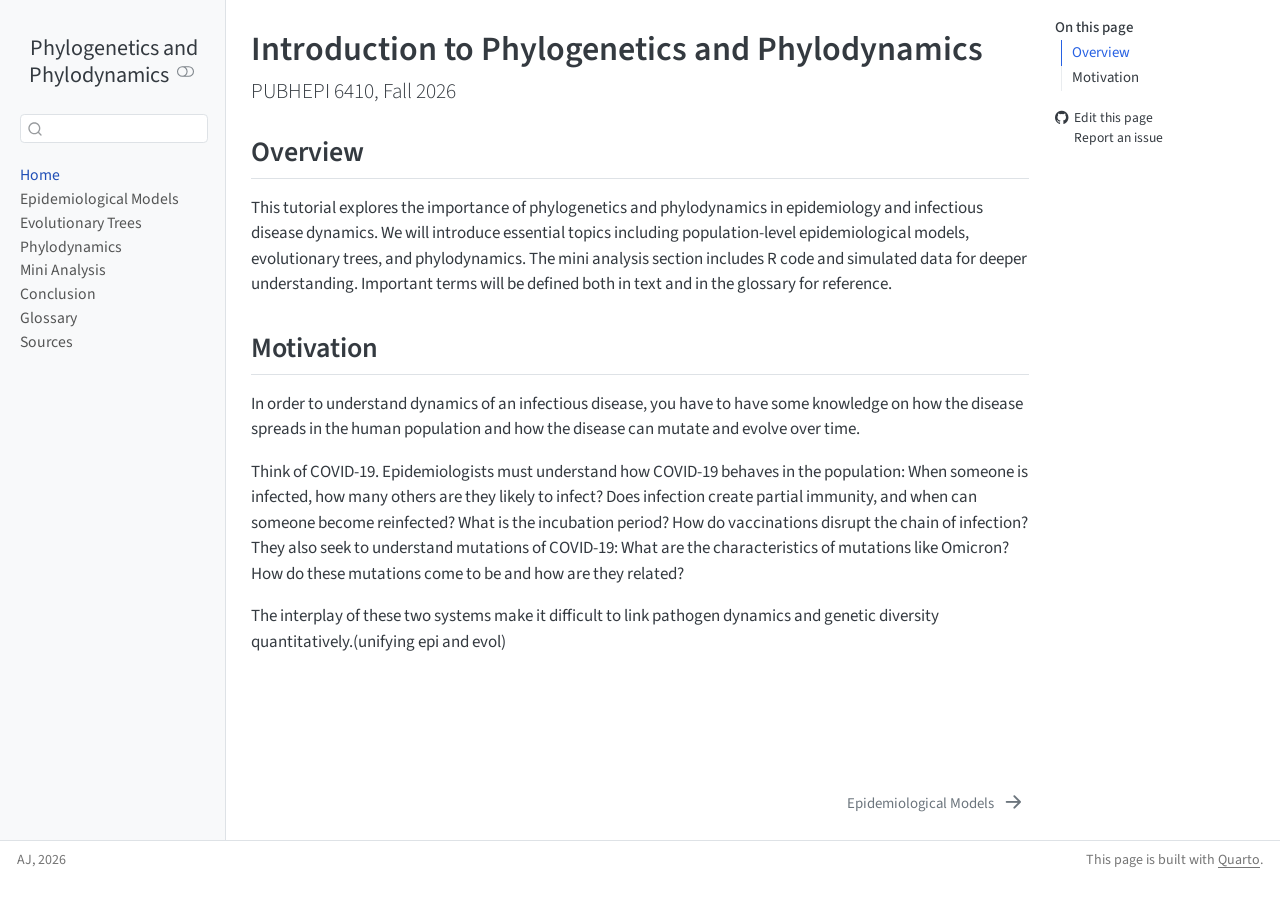
==== commit ddccee0a: "Built site for gh-pages" ====
--- a/index.html
+++ b/index.html
@@ -48,9 +48,9 @@
 <link href="site_libs/quarto-html/quarto-syntax-highlighting-63b5708e65d6cd79cd7618c58d0c21e7.css" rel="stylesheet" class="quarto-color-scheme-extra" id="quarto-text-highlighting-styles">
 <script src="site_libs/bootstrap/bootstrap.min.js"></script>
 <link href="site_libs/bootstrap/bootstrap-icons.css" rel="stylesheet">
-<link href="site_libs/bootstrap/bootstrap-d74d28006278140f2dfd5d2f75fa43bd.min.css" rel="stylesheet" append-hash="true" class="quarto-color-scheme" id="quarto-bootstrap" data-mode="light">
-<link href="site_libs/bootstrap/bootstrap-dark-25dd44d0515cba741b0fa4d987d60185.min.css" rel="stylesheet" append-hash="true" class="quarto-color-scheme quarto-color-alternate" id="quarto-bootstrap" data-mode="dark">
-<link href="site_libs/bootstrap/bootstrap-d74d28006278140f2dfd5d2f75fa43bd.min.css" rel="stylesheet" append-hash="true" class="quarto-color-scheme-extra" id="quarto-bootstrap" data-mode="light">
+<link href="site_libs/bootstrap/bootstrap-4e31100001af213924b8d59310c7eb0b.min.css" rel="stylesheet" append-hash="true" class="quarto-color-scheme" id="quarto-bootstrap" data-mode="light">
+<link href="site_libs/bootstrap/bootstrap-dark-600864cc9fd94fae26ba65a8648bc2d4.min.css" rel="stylesheet" append-hash="true" class="quarto-color-scheme quarto-color-alternate" id="quarto-bootstrap" data-mode="dark">
+<link href="site_libs/bootstrap/bootstrap-4e31100001af213924b8d59310c7eb0b.min.css" rel="stylesheet" append-hash="true" class="quarto-color-scheme-extra" id="quarto-bootstrap" data-mode="light">
 <script id="quarto-search-options" type="application/json">{
   "location": "sidebar",
   "copy-button": false,
@@ -298,13 +298,13 @@
         <li class="sidebar-item">
   <div class="sidebar-item-container"> 
   <a href="./content/pop_level_epi.html" class="sidebar-item-text sidebar-link">
- <span class="menu-text">Population-Level Epidemiological Models</span></a>
+ <span class="menu-text">Epidemiological Models</span></a>
   </div>
 </li>
         <li class="sidebar-item">
   <div class="sidebar-item-container"> 
   <a href="./content/evol_trees.html" class="sidebar-item-text sidebar-link">
- <span class="menu-text">Phylogenetics-Understanding Evolutionary Trees</span></a>
+ <span class="menu-text">Evolutionary Trees</span></a>
   </div>
 </li>
         <li class="sidebar-item">
@@ -378,14 +378,13 @@
 
 <section id="overview" class="level2">
 <h2 class="anchored" data-anchor-id="overview">Overview</h2>
-<p>This site seeks to introduce the importance of phylogenetics and phylodynamics in epidemiology and infectious disease dynamics. This website will explore essential topics including population-level epidemiological models, evolutionary trees, and phylodynamics. There is also a mini analysis section which includes R code and simulated data for deeper understanding. Important terms will be defined both in text and in the glossary for reference.</p>
+<p>This tutorial explores the importance of phylogenetics and phylodynamics in epidemiology and infectious disease dynamics. We will introduce essential topics including population-level epidemiological models, evolutionary trees, and phylodynamics. The mini analysis section includes R code and simulated data for deeper understanding. Important terms will be defined both in text and in the glossary for reference.</p>
 </section>
 <section id="motivation" class="level2">
 <h2 class="anchored" data-anchor-id="motivation">Motivation</h2>
 <p>In order to understand dynamics of an infectious disease, you have to have some knowledge on how the disease spreads in the human population and how the disease can mutate and evolve over time.</p>
 <p>Think of COVID-19. Epidemiologists must understand how COVID-19 behaves in the population: When someone is infected, how many others are they likely to infect? Does infection create partial immunity, and when can someone become reinfected? What is the incubation period? How do vaccinations disrupt the chain of infection? They also seek to understand mutations of COVID-19: What are the characteristics of mutations like Omicron? How do these mutations come to be and how are they related?</p>
 <p>The interplay of these two systems make it difficult to link pathogen dynamics and genetic diversity quantitatively.(unifying epi and evol)</p>
-<p>test2</p>
 
 
 </section>
@@ -919,8 +918,8 @@
   <div class="nav-page nav-page-previous">
   </div>
   <div class="nav-page nav-page-next">
-      <a href="./content/pop_level_epi.html" class="pagination-link" aria-label="Population-Level Epidemiological Models">
-        <span class="nav-page-text">Population-Level Epidemiological Models</span> <i class="bi bi-arrow-right-short"></i>
+      <a href="./content/pop_level_epi.html" class="pagination-link" aria-label="Epidemiological Models">
+        <span class="nav-page-text">Epidemiological Models</span> <i class="bi bi-arrow-right-short"></i>
       </a>
   </div>
 </nav>
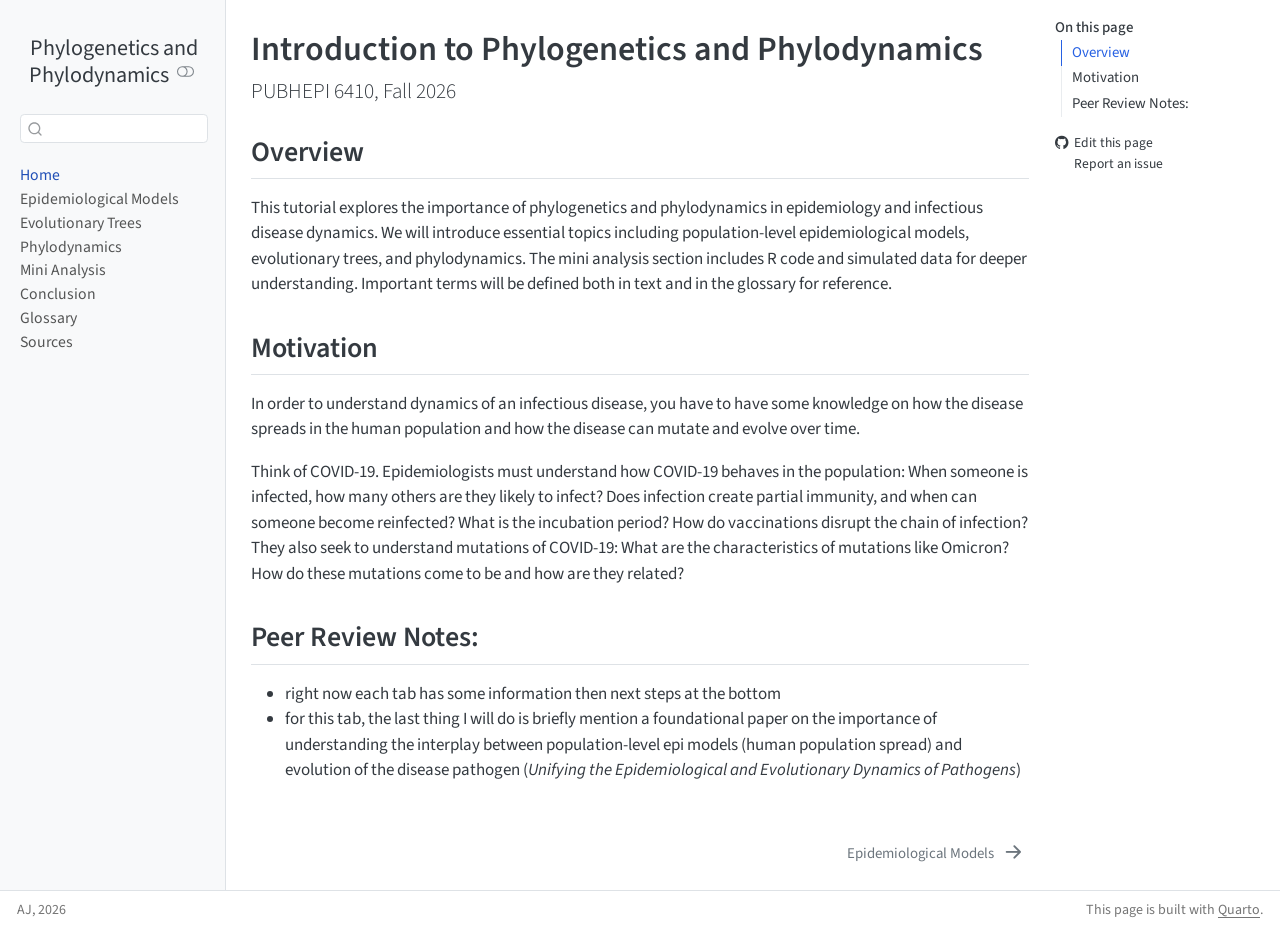
==== commit 7c4c4535: "Built site for gh-pages" ====
--- a/index.html
+++ b/index.html
@@ -349,6 +349,7 @@
   <ul>
   <li><a href="#overview" id="toc-overview" class="nav-link active" data-scroll-target="#overview">Overview</a></li>
   <li><a href="#motivation" id="toc-motivation" class="nav-link" data-scroll-target="#motivation">Motivation</a></li>
+  <li><a href="#peer-review-notes" id="toc-peer-review-notes" class="nav-link" data-scroll-target="#peer-review-notes">Peer Review Notes:</a></li>
   </ul>
 <div class="toc-actions"><ul><li><a href="https://github.com/laynajohnson/intro-to-phylogenetics-phylodynamics/edit/main/index.qmd" class="toc-action"><i class="bi bi-github"></i>Edit this page</a></li><li><a href="https://github.com/laynajohnson/intro-to-phylogenetics-phylodynamics/issues/new" class="toc-action"><i class="bi empty"></i>Report an issue</a></li></ul></div></nav>
     </div>
@@ -384,7 +385,13 @@
 <h2 class="anchored" data-anchor-id="motivation">Motivation</h2>
 <p>In order to understand dynamics of an infectious disease, you have to have some knowledge on how the disease spreads in the human population and how the disease can mutate and evolve over time.</p>
 <p>Think of COVID-19. Epidemiologists must understand how COVID-19 behaves in the population: When someone is infected, how many others are they likely to infect? Does infection create partial immunity, and when can someone become reinfected? What is the incubation period? How do vaccinations disrupt the chain of infection? They also seek to understand mutations of COVID-19: What are the characteristics of mutations like Omicron? How do these mutations come to be and how are they related?</p>
-<p>The interplay of these two systems make it difficult to link pathogen dynamics and genetic diversity quantitatively.(unifying epi and evol)</p>
+</section>
+<section id="peer-review-notes" class="level2">
+<h2 class="anchored" data-anchor-id="peer-review-notes">Peer Review Notes:</h2>
+<ul>
+<li>right now each tab has some information then next steps at the bottom</li>
+<li>for this tab, the last thing I will do is briefly mention a foundational paper on the importance of understanding the interplay between population-level epi models (human population spread) and evolution of the disease pathogen (<em>Unifying the Epidemiological and Evolutionary Dynamics of Pathogens</em>)</li>
+</ul>
 
 
 </section>
